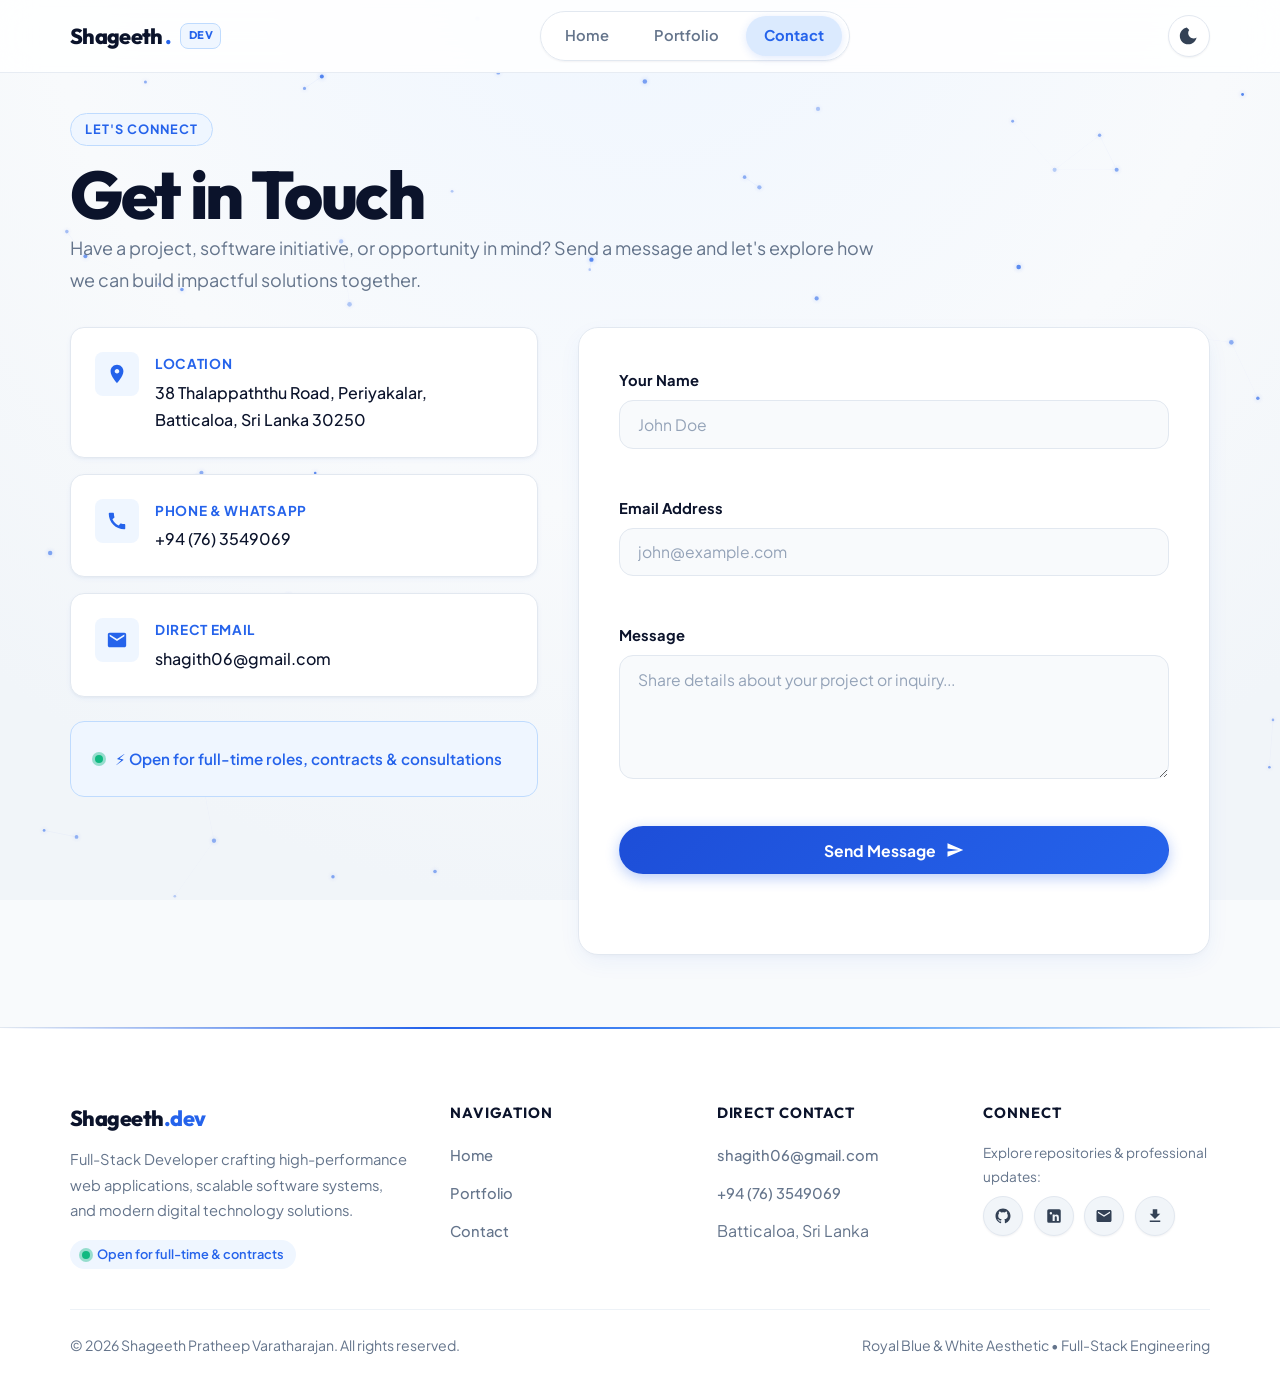
==== contact.html @ 0f72dbed "init" ====
<!DOCTYPE html>
<html lang="en">
<head>
  <meta charset="UTF-8">
  <meta name="viewport" content="width=device-width, initial-scale=1">
  <title>Contact | Shageeth Pratheep Varatharajan</title>
  <meta name="description" content="Get in touch with Shageeth Pratheep Varatharajan, Full-Stack Developer for web applications, software systems, and engineering collaborations.">
  <link rel="preconnect" href="https://fonts.googleapis.com">
  <link rel="preconnect" href="https://fonts.gstatic.com" crossorigin>
  <link rel="stylesheet" href="https://fonts.googleapis.com/css2?family=Outfit:wght@400;500;600;700;800;900&family=Plus+Jakarta+Sans:wght@400;500;600;700;800&display=swap">
  <link rel="stylesheet" href="css/style.css">
  <script>
    try {
      var t = localStorage.getItem('theme') || (matchMedia('(prefers-color-scheme: dark)').matches ? 'dark' : 'light');
      document.documentElement.dataset.theme = t;
    } catch (e) {}
  </script>
</head>
<body>
  <a class="skip" href="#main">Skip to content</a>

  <!-- Interactive Constellation Background Canvas -->
  <canvas id="bg-canvas" class="bg-canvas" aria-hidden="true"></canvas>

  <!-- Header & Navigation -->
  <header class="site-header">
    <div class="wrap bar">
      <a class="brand" href="index.html" aria-label="Shageeth.dev Homepage">
        Shageeth<span class="brand-dot">.</span><span class="brand-badge">Dev</span>
      </a>

      <nav id="nav" aria-label="Main Navigation">
        <a href="index.html">Home</a>
        <a href="portfolio.html">Portfolio</a>
        <a href="contact.html" aria-current="page">Contact</a>
      </nav>

      <div class="tools">
        <button id="theme" class="icon-btn" aria-label="Switch theme" type="button">
          <!-- Sun Icon (shown in dark mode) -->
          <svg class="theme-icon-sun" viewBox="0 0 24 24" width="20" height="20">
            <path d="M12 18C8.68629 18 6 15.3137 6 12C6 8.68629 8.68629 6 12 6C15.3137 6 18 8.68629 18 12C18 15.3137 15.3137 18 12 18ZM12 16C14.2091 16 16 14.2091 16 12C16 9.79086 14.2091 8 12 8C9.79086 8 8 9.79086 8 12C8 14.2091 9.79086 16 12 16ZM11 1H13V4H11V1ZM11 20H13V23H11V20ZM3.51472 4.92893L4.92893 3.51472L7.05025 5.63604L5.63604 7.05025L3.51472 4.92893ZM16.9497 18.364L18.364 16.9497L20.4853 19.0711L19.0711 20.4853L16.9497 18.364ZM19.0711 3.51472L20.4853 4.92893L18.364 7.05025L16.9497 5.63604L19.0711 3.51472ZM5.63604 16.9497L7.05025 18.364L4.92893 20.4853L3.51472 19.0711L5.63604 16.9497ZM23 11V13H20V11H23ZM4 11V13H1V11H4Z"/>
          </svg>
          <!-- Moon Icon (shown in light mode) -->
          <svg class="theme-icon-moon" viewBox="0 0 24 24" width="20" height="20" style="display:none;">
            <path d="M12.3 4.9C11.5 5.9 11 7.1 11 8.5C11 12.1 13.9 15 17.5 15C18.9 15 20.1 14.5 21.1 13.7C20.1 18.4 15.9 22 11 22C5.5 22 1 17.5 1 12C1 7.1 4.6 2.9 9.3 1.9C10.4 2.8 11.4 3.8 12.3 4.9Z"/>
          </svg>
        </button>
        <button id="burger" class="icon-btn" aria-label="Open menu" aria-expanded="false" aria-controls="nav" type="button">
          <svg viewBox="0 0 24 24" width="22" height="22">
            <path d="M3 6h18v2H3V6zm0 5h18v2H3v-2zm0 5h18v2H3v-2z"/>
          </svg>
        </button>
      </div>
    </div>
  </header>

  <main id="main">
    <section class="wrap page-title">
      <span class="section-tag">Let's Connect</span>
      <h1>Get in Touch</h1>
      <p class="lead">Have a project, software initiative, or opportunity in mind? Send a message and let's explore how we can build impactful solutions together.</p>
    </section>

    <section class="wrap contact-section">
      <div class="contact-grid">
        <!-- Contact Information Column -->
        <article class="contact-info">
          <div class="info-cards">
            <!-- Location -->
            <div class="info-item">
              <div class="info-icon">
                <svg viewBox="0 0 24 24">
                  <path d="M12 2C8.13 2 5 5.13 5 9c0 5.25 7 13 7 13s7-7.75 7-13c0-3.87-3.13-7-7-7zm0 9.5c-1.38 0-2.5-1.12-2.5-2.5s1.12-2.5 2.5-2.5 2.5 1.12 2.5 2.5-1.12 2.5-2.5 2.5z"/>
                </svg>
              </div>
              <div class="info-text">
                <strong>Location</strong>
                <span>38 Thalappaththu Road, Periyakalar,<br>Batticaloa, Sri Lanka 30250</span>
              </div>
            </div>

            <!-- Phone -->
            <div class="info-item">
              <div class="info-icon">
                <svg viewBox="0 0 24 24">
                  <path d="M20.01 15.38c-1.23 0-2.42-.2-3.53-.56-.35-.12-.74-.03-1.01.24l-1.57 1.97c-2.83-1.35-5.48-3.9-6.89-6.83l1.95-1.66c.27-.28.35-.67.24-1.02-.37-1.11-.56-2.3-.56-3.53 0-.54-.45-.99-.99-.99H4.19C3.65 3 3 3.24 3 3.99 3 13.28 10.73 21 20.01 21c.71 0 .99-.63.99-1.18v-3.45c0-.54-.45-.99-.99-.99z"/>
                </svg>
              </div>
              <div class="info-text">
                <strong>Phone &amp; WhatsApp</strong>
                <a href="tel:+94763549069">+94 (76) 3549069</a>
              </div>
            </div>

            <!-- Email -->
            <div class="info-item">
              <div class="info-icon">
                <svg viewBox="0 0 24 24">
                  <path d="M20 4H4c-1.1 0-1.99.9-1.99 2L2 18c0 1.1.9 2 2 2h16c1.1 0 2-.9 2-2V6c0-1.1-.9-2-2-2zm0 4l-8 5-8-5V6l8 5 8-5v2z"/>
                </svg>
              </div>
              <div class="info-text">
                <strong>Direct Email</strong>
                <a href="mailto:shagith06@gmail.com">shagith06@gmail.com</a>
              </div>
            </div>
          </div>

          <div class="availability-card">
            <span class="status-pulse"></span>
            <span>⚡ Open for full-time roles, contracts &amp; consultations</span>
          </div>
        </article>

        <!-- Contact Form Column -->
        <form id="form" novalidate>
          <div class="field">
            <label for="name">Your Name</label>
            <input id="name" name="name" type="text" placeholder="John Doe" autocomplete="name" required aria-describedby="name-err">
            <small id="name-err" class="err" role="alert"></small>
          </div>

          <div class="field">
            <label for="email">Email Address</label>
            <input id="email" name="email" type="email" placeholder="john@example.com" autocomplete="email" required aria-describedby="email-err">
            <small id="email-err" class="err" role="alert"></small>
          </div>

          <div class="field">
            <label for="message">Message</label>
            <textarea id="message" name="message" rows="5" placeholder="Share details about your project or inquiry..." required aria-describedby="message-err"></textarea>
            <small id="message-err" class="err" role="alert"></small>
          </div>

          <button class="btn btn-primary" type="submit" style="justify-content: center; width: 100%;">
            <span>Send Message</span>
            <svg viewBox="0 0 24 24" width="18" height="18">
              <path d="M2.01 21L23 12 2.01 3 2 10l15 2-15 2z"/>
            </svg>
          </button>
          <p id="status" class="status" role="status"></p>
        </form>
      </div>
    </section>
  </main>

  <!-- Premium Footer -->
  <footer class="site-footer">
    <div class="wrap">
      <div class="footer-main">
        <div class="footer-brand">
          <h4>Shageeth<span class="text-royal">.dev</span></h4>
          <p>Full-Stack Developer crafting high-performance web applications, scalable software systems, and modern digital technology solutions.</p>
          <div class="footer-status">
            <span class="status-pulse"></span>
            <span>Open for full-time &amp; contracts</span>
          </div>
        </div>

        <div class="footer-col">
          <h5>Navigation</h5>
          <ul class="footer-links">
            <li><a href="index.html">Home</a></li>
            <li><a href="portfolio.html">Portfolio</a></li>
            <li><a href="contact.html">Contact</a></li>
          </ul>
        </div>

        <div class="footer-col">
          <h5>Direct Contact</h5>
          <ul class="footer-links">
            <li><a href="mailto:shagith06@gmail.com">shagith06@gmail.com</a></li>
            <li><a href="tel:+94763549069">+94 (76) 3549069</a></li>
            <li><span class="muted">Batticaloa, Sri Lanka</span></li>
          </ul>
        </div>

        <div class="footer-col">
          <h5>Connect</h5>
          <p class="muted" style="font-size:0.85rem; margin-bottom: 0.5rem;">Explore repositories &amp; professional updates:</p>
          <div class="footer-social-row">
            <a href="https://github.com/" class="social-icon-btn" target="_blank" rel="noopener noreferrer" aria-label="GitHub Profile">
              <svg viewBox="0 0 24 24">
                <path d="M12 2C6.477 2 2 6.484 2 12.017c0 4.425 2.865 8.18 6.839 9.504.5.092.682-.217.682-.483 0-.237-.008-.868-.013-1.703-2.782.605-3.369-1.343-3.369-1.343-.454-1.158-1.11-1.466-1.11-1.466-.908-.62.069-.608.069-.608 1.003.07 1.53 1.032 1.53 1.032.892 1.53 2.341 1.088 2.91.832.092-.647.35-1.088.636-1.338-2.22-.253-4.555-1.113-4.555-4.951 0-1.093.39-1.988 1.029-2.688-.103-.253-.446-1.272.098-2.65 0 0 .84-.27 2.75 1.026A9.564 9.564 0 0112 6.844c.85.004 1.705.115 2.504.337 1.909-1.296 2.747-1.027 2.747-1.027.546 1.379.202 2.398.1 2.651.64.7 1.028 1.595 1.028 2.688 0 3.848-2.339 4.695-4.566 4.943.359.309.678.92.678 1.855 0 1.338-.012 2.419-.012 2.747 0 .268.18.58.688.482A10.019 10.019 0 0022 12.017C22 6.484 17.522 2 12 2z"/>
              </svg>
            </a>
            <a href="https://linkedin.com/" class="social-icon-btn" target="_blank" rel="noopener noreferrer" aria-label="LinkedIn Profile">
              <svg viewBox="0 0 24 24">
                <path d="M19 3a2 2 0 0 1 2 2v14a2 2 0 0 1-2 2H5a2 2 0 0 1-2-2V5a2 2 0 0 1 2-2h14m-.5 15.5v-5.3a3.26 3.26 0 0 0-3.26-3.26c-.85 0-1.84.52-2.28 1.3v-1.11h-2.79v8.37h2.79v-4.93c0-.77.62-1.4 1.39-1.4a1.4 1.4 0 0 1 1.4 1.4v4.93h2.75M6.46 10.9h2.77v8.37H6.46v-8.37M7.84 6.7a1.62 1.62 0 1 0 0 3.24 1.62 1.62 0 0 0 0-3.24z"/>
              </svg>
            </a>
            <a href="mailto:shagith06@gmail.com" class="social-icon-btn" aria-label="Send Email">
              <svg viewBox="0 0 24 24">
                <path d="M20 4H4c-1.1 0-1.99.9-1.99 2L2 18c0 1.1.9 2 2 2h16c1.1 0 2-.9 2-2V6c0-1.1-.9-2-2-2zm0 4l-8 5-8-5V6l8 5 8-5v2z"/>
              </svg>
            </a>
            <a href="assets/Shageeth_CV.pdf" download="Shageeth_CV.pdf" class="social-icon-btn" aria-label="Download CV">
              <svg viewBox="0 0 24 24">
                <path d="M19 9h-4V3H9v6H5l7 7 7-7zM5 18v2h14v-2H5z"/>
              </svg>
            </a>
          </div>
        </div>
      </div>

      <div class="footer-bottom">
        <p>© <span id="year">2026</span> Shageeth Pratheep Varatharajan. All rights reserved.</p>
        <p>Royal Blue &amp; White Aesthetic • Full-Stack Engineering</p>
      </div>
    </div>
  </footer>

  <script src="js/main.js"></script>
  <script src="js/contact.js"></script>
  <script src="js/particles.js"></script>
</body>
</html>
---- css/style.css ----
/* ==========================================================================
   PORTFOLIO DESIGN SYSTEM - ROYAL BLUE, SOFT BLUE & WHITE
   High-End Full-Stack Developer Aesthetic
   ========================================================================== */

:root {
  /* Royal Blue Color System */
  --royal-950: #071233;
  --royal-900: #0C1E52;
  --royal-800: #142F80;
  --royal-700: #1D4ED8; /* Deep Royal Accent */
  --royal-600: #2563EB; /* Primary Vibrant Royal Blue */
  --royal-500: #3B82F6; /* Bright Royal Blue */
  --royal-400: #60A5FA; /* Soft Radiant Blue */
  --royal-300: #93C5FD; /* Pale Royal Accent */
  --royal-200: #BFDBFE; /* Soft Ice Blue */
  --royal-100: #DBEAFE; /* Very Soft Blue Tint */
  --royal-50:  #EFF6FF; /* Pure Soft Blue Surface */

  /* Light Theme (Default: Crisp White, Soft Blue, Royal Blue) */
  --bg-page: #F8FAFC;
  --bg-radial: radial-gradient(1000px circle at 50% -10%, #EFF6FF 0%, #F8FAFC 60%, #F1F5F9 100%);
  --surface: #FFFFFF;
  --surface-alt: #F1F5F9;
  --surface-card: #FFFFFF;
  --surface-card-hover: #F8FAFD;
  --surface-glass: rgba(255, 255, 255, 0.85);

  --ink: #0B132B;          /* Luxurious deep obsidian navy */
  --ink-secondary: #334155;
  --muted: #64748B;        /* Highly readable slate text */
  --muted-light: #94A3B8;

  --line: #E2E8F0;
  --line-subtle: #EDF2F7;
  --line-royal: rgba(37, 99, 235, 0.16);
  --line-royal-glow: rgba(37, 99, 235, 0.35);

  --accent: #2563EB;
  --accent-hover: #1D4ED8;
  --accent-ink: #FFFFFF;
  --accent-soft: #EFF6FF;
  --accent-soft-hover: #DBEAFE;
  --accent-soft-border: #BFDBFE;
  
  --accent-glow: rgba(37, 99, 235, 0.16);
  --accent-glow-strong: rgba(37, 99, 235, 0.32);
  --ambient-blur: rgba(37, 99, 235, 0.18);

  --badge-bg: #EFF6FF;
  --badge-text: #1D4ED8;
  --badge-border: #BFDBFE;

  --nav-bg: rgba(255, 255, 255, 0.86);
  --nav-border: rgba(226, 232, 240, 0.8);
  --nav-pill-hover: #EFF6FF;
  --nav-pill-active: #DBEAFE;
  --nav-glow: rgba(37, 99, 235, 0.14);

  --shadow-xs: 0 1px 2px rgba(11, 19, 43, 0.05);
  --shadow-sm: 0 2px 6px -1px rgba(37, 99, 235, 0.06), 0 1px 3px rgba(11, 19, 43, 0.04);
  --shadow-md: 0 8px 24px -4px rgba(37, 99, 235, 0.08), 0 3px 8px -2px rgba(11, 19, 43, 0.04);
  --shadow-lg: 0 16px 36px -6px rgba(37, 99, 235, 0.12), 0 6px 16px -3px rgba(11, 19, 43, 0.04);
  --shadow-glow: 0 0 35px rgba(37, 99, 235, 0.22);

  --r-sm: 8px;
  --r-md: 14px;
  --r-lg: 20px;
  --r-full: 9999px;

  --s1: 0.5rem;
  --s2: 1rem;
  --s3: 1.5rem;
  --s4: 2.5rem;
  --s5: 4.5rem;

  --font-display: 'Outfit', 'Plus Jakarta Sans', system-ui, -apple-system, sans-serif;
  --font-body: 'Plus Jakarta Sans', system-ui, -apple-system, sans-serif;
}

:root[data-theme="dark"] {
  /* Dark Theme: Luxurious Midnight Obsidian, Royal Blue Glow, Crisp White/Ice Highlights */
  --bg-page: #080D1A;
  --bg-radial: radial-gradient(1100px circle at 50% -10%, #0E1A38 0%, #080D1A 60%, #050811 100%);
  --surface: #0E172A;
  --surface-alt: #131F37;
  --surface-card: #0F1A33;
  --surface-card-hover: #132244;
  --surface-glass: rgba(14, 23, 42, 0.88);

  --ink: #F8FAFC;
  --ink-secondary: #CBD5E1;
  --muted: #94A3B8;
  --muted-light: #64748B;

  --line: #1E293B;
  --line-subtle: #142036;
  --line-royal: rgba(59, 130, 246, 0.22);
  --line-royal-glow: rgba(96, 165, 250, 0.45);

  --accent: #3B82F6;
  --accent-hover: #60A5FA;
  --accent-ink: #050B18;
  --accent-soft: rgba(37, 99, 235, 0.16);
  --accent-soft-hover: rgba(59, 130, 246, 0.24);
  --accent-soft-border: rgba(59, 130, 246, 0.32);

  --accent-glow: rgba(59, 130, 246, 0.25);
  --accent-glow-strong: rgba(59, 130, 246, 0.45);
  --ambient-blur: rgba(37, 99, 235, 0.32);

  --badge-bg: rgba(37, 99, 235, 0.16);
  --badge-text: #93C5FD;
  --badge-border: rgba(59, 130, 246, 0.3);

  --nav-bg: rgba(10, 16, 32, 0.88);
  --nav-border: rgba(30, 41, 59, 0.8);
  --nav-pill-hover: rgba(37, 99, 235, 0.18);
  --nav-pill-active: rgba(37, 99, 235, 0.28);
  --nav-glow: rgba(59, 130, 246, 0.28);

  --shadow-xs: 0 1px 2px rgba(0, 0, 0, 0.4);
  --shadow-sm: 0 2px 6px rgba(0, 0, 0, 0.5), 0 0 12px rgba(37, 99, 235, 0.08);
  --shadow-md: 0 8px 24px -4px rgba(0, 0, 0, 0.6), 0 0 20px rgba(37, 99, 235, 0.14);
  --shadow-lg: 0 16px 36px -6px rgba(0, 0, 0, 0.7), 0 0 30px rgba(37, 99, 235, 0.2);
  --shadow-glow: 0 0 40px rgba(59, 130, 246, 0.32);
}

/* ==========================================================================
   Base Styles & Reset
   ========================================================================== */

* {
  box-sizing: border-box;
  margin: 0;
  padding: 0;
}

html {
  scroll-behavior: smooth;
  color-scheme: light dark;
}

body {
  font-family: var(--font-body);
  font-weight: 400;
  font-size: 1rem;
  line-height: 1.7;
  background-color: var(--bg-page);
  background-image: var(--bg-radial);
  background-attachment: fixed;
  color: var(--ink);
  transition: background-color 0.3s ease, color 0.3s ease;
  min-height: 100vh;
  display: flex;
  flex-direction: column;
  overflow-x: hidden;
  -webkit-font-smoothing: antialiased;
  -moz-osx-font-smoothing: grayscale;
}

/* Interactive Constellation Background Canvas */
.bg-canvas {
  position: fixed;
  top: 0;
  left: 0;
  width: 100vw;
  height: 100vh;
  pointer-events: none;
  z-index: 0;
  opacity: 0.95;
}

main {
  flex: 1;
  position: relative;
  z-index: 1;
}

a {
  color: var(--accent);
  text-decoration: none;
  transition: color 0.2s ease, transform 0.2s ease;
}

a:hover {
  color: var(--accent-hover);
}

button {
  font-family: inherit;
  border: none;
  background: none;
  cursor: pointer;
}

:focus-visible {
  outline: 2px solid var(--accent);
  outline-offset: 3px;
  border-radius: 4px;
}

.wrap {
  width: min(1140px, 100% - 3rem);
  margin-inline: auto;
}

.skip {
  position: absolute;
  left: -999px;
  top: 0;
  background: var(--accent);
  color: var(--accent-ink);
  padding: var(--s1) var(--s2);
  border-radius: var(--r-sm);
  font-weight: 600;
  z-index: 1000;
  box-shadow: var(--shadow-md);
  transition: left 0.2s ease;
}

.skip:focus {
  left: var(--s2);
  top: var(--s2);
}

/* ==========================================================================
   Typography Hierarchy
   ========================================================================== */

h1, h2, h3, h4 {
  font-family: var(--font-display);
  color: var(--ink);
  letter-spacing: -0.025em;
  font-weight: 700;
}

h1 {
  font-size: clamp(2.4rem, 5.5vw, 4.2rem);
  line-height: 1.1;
  font-weight: 800;
  letter-spacing: -0.035em;
}

h2 {
  font-size: clamp(1.6rem, 3.2vw, 2.3rem);
  line-height: 1.25;
  font-weight: 700;
  letter-spacing: -0.02em;
}

h3 {
  font-size: 1.25rem;
  line-height: 1.35;
  font-weight: 600;
}

.text-royal {
  color: var(--accent);
}

.text-royal-gradient {
  background: linear-gradient(135deg, var(--royal-600) 0%, var(--royal-400) 100%);
  -webkit-background-clip: text;
  -webkit-text-fill-color: transparent;
  display: inline-block;
}

:root[data-theme="dark"] .text-royal-gradient {
  background: linear-gradient(135deg, var(--royal-400) 0%, #93C5FD 100%);
  -webkit-background-clip: text;
  -webkit-text-fill-color: transparent;
}

.muted {
  color: var(--muted);
}

.lead {
  color: var(--muted);
  font-size: 1.125rem;
  line-height: 1.75;
  max-width: 62ch;
}

.section-tag {
  display: inline-flex;
  align-items: center;
  gap: 0.4rem;
  font-size: 0.8rem;
  font-weight: 700;
  text-transform: uppercase;
  letter-spacing: 0.08em;
  color: var(--accent);
  background: var(--accent-soft);
  border: 1px solid var(--accent-soft-border);
  padding: 0.3rem 0.85rem;
  border-radius: var(--r-full);
  margin-bottom: 0.75rem;
}

.section-header {
  margin-bottom: var(--s4);
}

.section-header.text-center {
  text-align: center;
  max-width: 700px;
  margin-inline: auto;
}

.section-desc {
  color: var(--muted);
  font-size: 1.05rem;
  margin-top: 0.5rem;
}

/* ==========================================================================
   Header & Navigation (Floating / Popup Modern Style)
   ========================================================================== */

.site-header {
  position: sticky;
  top: 0;
  z-index: 100;
  background: var(--nav-bg);
  backdrop-filter: blur(16px);
  -webkit-backdrop-filter: blur(16px);
  border-bottom: 1px solid var(--nav-border);
  transition: all 0.3s ease;
}

.bar {
  display: flex;
  align-items: center;
  justify-content: space-between;
  gap: var(--s2);
  min-height: 72px;
}

/* Brand */
.brand {
  font-family: var(--font-display);
  font-weight: 800;
  font-size: 1.35rem;
  letter-spacing: -0.03em;
  color: var(--ink);
  display: inline-flex;
  align-items: center;
  gap: 0.15rem;
  text-decoration: none;
  transition: transform 0.2s ease;
}

.brand:hover {
  transform: scale(1.02);
  color: var(--ink);
}

.brand-dot {
  color: var(--accent);
  font-size: 1.35rem;
  transition: color 0.2s ease;
}

.brand-badge {
  font-size: 0.7rem;
  font-weight: 700;
  text-transform: uppercase;
  letter-spacing: 0.05em;
  padding: 0.15rem 0.45rem;
  border-radius: var(--r-sm);
  background: var(--accent-soft);
  color: var(--accent);
  border: 1px solid var(--accent-soft-border);
  margin-left: 0.4rem;
}

/* Navigation Links - Floating / Popup Style */
nav {
  display: flex;
  align-items: center;
  gap: 0.5rem;
  background: var(--surface-glass);
  padding: 0.3rem 0.4rem;
  border-radius: var(--r-full);
  border: 1px solid var(--line);
  box-shadow: var(--shadow-xs);
  transition: all 0.3s ease;
}

:root[data-theme="dark"] nav {
  background: rgba(15, 26, 51, 0.7);
  border-color: rgba(59, 130, 246, 0.15);
}

nav a {
  position: relative;
  display: inline-flex;
  align-items: center;
  gap: 0.4rem;
  color: var(--muted);
  text-decoration: none;
  font-weight: 600;
  font-size: 0.92rem;
  padding: 0.45rem 1.15rem;
  border-radius: var(--r-full);
  transition: all 0.25s cubic-bezier(0.16, 1, 0.3, 1);
}

/* Smooth floating / popup interaction */
nav a:hover {
  color: var(--accent);
  background: var(--nav-pill-hover);
  transform: translateY(-2px);
  box-shadow: 0 4px 12px var(--nav-glow);
}

nav a:active {
  transform: translateY(0);
}

nav a[aria-current="page"] {
  color: var(--accent);
  background: var(--nav-pill-active);
  font-weight: 700;
  box-shadow: 0 2px 8px var(--nav-glow);
}

:root[data-theme="dark"] nav a[aria-current="page"] {
  color: #FFFFFF;
  background: rgba(37, 99, 235, 0.35);
  border: 1px solid rgba(96, 165, 250, 0.35);
}

/* Navigation Tools */
.tools {
  display: flex;
  align-items: center;
  gap: 0.6rem;
}

.icon-btn {
  display: inline-flex;
  align-items: center;
  justify-content: center;
  width: 42px;
  height: 42px;
  border-radius: var(--r-full);
  border: 1px solid var(--line);
  background: var(--surface);
  color: var(--ink-secondary);
  font-size: 1.1rem;
  cursor: pointer;
  box-shadow: var(--shadow-xs);
  transition: all 0.25s cubic-bezier(0.16, 1, 0.3, 1);
}

.icon-btn:hover {
  border-color: var(--accent);
  background: var(--accent-soft);
  color: var(--accent);
  transform: translateY(-2px);
  box-shadow: 0 4px 12px var(--accent-glow);
}

.icon-btn svg {
  width: 20px;
  height: 20px;
  fill: currentColor;
  transition: transform 0.3s ease;
}

.icon-btn:hover svg {
  transform: rotate(15deg);
}

#burger {
  display: none;
}

/* ==========================================================================
   Hero Section & Profile Photo
   ========================================================================== */

.hero {
  padding-block: var(--s5) var(--s4);
  position: relative;
}

.hero-grid {
  display: grid;
  grid-template-columns: 1.25fr 0.95fr;
  align-items: center;
  gap: var(--s4);
}

/* Hero Content */
.hero-content {
  display: flex;
  flex-direction: column;
  align-items: flex-start;
  z-index: 2;
}

.hero-pill-badge {
  display: inline-flex;
  align-items: center;
  gap: 0.5rem;
  padding: 0.35rem 0.95rem;
  border-radius: var(--r-full);
  background: var(--accent-soft);
  border: 1px solid var(--accent-soft-border);
  color: var(--accent);
  font-size: 0.85rem;
  font-weight: 600;
  margin-bottom: var(--s2);
  box-shadow: var(--shadow-xs);
  animation: fadeInDown 0.6s ease-out both;
}

.status-pulse {
  width: 8px;
  height: 8px;
  border-radius: 50%;
  background-color: #10B981;
  position: relative;
}

.status-pulse::after {
  content: '';
  position: absolute;
  inset: -3px;
  border-radius: 50%;
  background-color: rgba(16, 185, 129, 0.4);
  animation: pulseGlow 2s cubic-bezier(0.4, 0, 0.6, 1) infinite;
}

@keyframes pulseGlow {
  0%, 100% { transform: scale(1); opacity: 0.8; }
  50% { transform: scale(1.6); opacity: 0; }
}

.hero-name {
  margin-bottom: var(--s2);
  animation: fadeInUp 0.7s cubic-bezier(0.16, 1, 0.3, 1) 0.1s both;
}

/* Prominent Full-Stack Developer Title with glowing accent line */
.hero-role-wrapper {
  display: inline-flex;
  flex-direction: column;
  margin-bottom: var(--s3);
  animation: fadeInUp 0.7s cubic-bezier(0.16, 1, 0.3, 1) 0.2s both;
}

.hero-role-title {
  display: inline-flex;
  align-items: center;
  gap: 0.6rem;
  font-family: var(--font-display);
  font-size: clamp(1.2rem, 2.2vw, 1.55rem);
  font-weight: 700;
  color: var(--accent);
  letter-spacing: -0.01em;
}

.role-sparkle {
  color: var(--royal-400);
  font-size: 1.1rem;
  animation: sparkleRotate 4s linear infinite;
}

@keyframes sparkleRotate {
  0% { transform: rotate(0deg) scale(1); }
  50% { transform: rotate(180deg) scale(1.2); }
  100% { transform: rotate(360deg) scale(1); }
}

.glowing-accent-line {
  height: 3px;
  width: 100%;
  min-width: 220px;
  margin-top: 0.4rem;
  background: linear-gradient(90deg, var(--royal-600) 0%, var(--royal-400) 50%, transparent 100%);
  border-radius: var(--r-full);
  box-shadow: 0 0 12px var(--accent-glow-strong);
  position: relative;
  overflow: hidden;
}

.glowing-accent-line::after {
  content: '';
  position: absolute;
  top: 0;
  left: -100%;
  width: 60%;
  height: 100%;
  background: linear-gradient(90deg, transparent, rgba(255, 255, 255, 0.8), transparent);
  animation: shimmerSweep 3s infinite ease-in-out;
}

@keyframes shimmerSweep {
  0% { left: -100%; }
  100% { left: 200%; }
}

.hero-lead {
  font-size: 1.12rem;
  line-height: 1.75;
  color: var(--muted);
  max-width: 58ch;
  margin-bottom: var(--s4);
  animation: fadeInUp 0.7s cubic-bezier(0.16, 1, 0.3, 1) 0.3s both;
}

.highlight-ink {
  color: var(--ink);
  font-weight: 600;
}

/* Actions Buttons */
.actions {
  display: flex;
  flex-wrap: wrap;
  align-items: center;
  gap: var(--s2);
  margin-bottom: var(--s4);
  animation: fadeInUp 0.7s cubic-bezier(0.16, 1, 0.3, 1) 0.4s both;
}

.btn {
  display: inline-flex;
  align-items: center;
  justify-content: center;
  gap: 0.6rem;
  padding: 0.85rem 1.75rem;
  border-radius: var(--r-full);
  font-family: var(--font-body);
  font-weight: 700;
  font-size: 0.98rem;
  text-decoration: none;
  border: 1px solid transparent;
  cursor: pointer;
  transition: all 0.25s cubic-bezier(0.16, 1, 0.3, 1);
  position: relative;
  overflow: hidden;
}

.btn svg {
  width: 18px;
  height: 18px;
  fill: currentColor;
  transition: transform 0.2s ease;
}

/* Primary Button (Royal Blue with Glow) */
.btn-primary {
  background: linear-gradient(135deg, var(--royal-700) 0%, var(--royal-600) 100%);
  color: #FFFFFF;
  box-shadow: 0 4px 14px var(--accent-glow-strong);
}

.btn-primary:hover {
  color: #FFFFFF;
  transform: translateY(-2px);
  box-shadow: 0 8px 24px var(--accent-glow-strong), 0 0 15px var(--accent-glow);
  background: linear-gradient(135deg, var(--royal-800) 0%, var(--royal-700) 100%);
}

.btn-primary:hover svg {
  transform: translateX(3px);
}

.btn-primary:active {
  transform: translateY(0);
}

/* Ghost Button (Soft Blue / Royal Outline) */
.btn-ghost {
  background: var(--surface);
  color: var(--accent);
  border: 1px solid var(--accent-soft-border);
  box-shadow: var(--shadow-xs);
}

.btn-ghost:hover {
  background: var(--accent-soft);
  border-color: var(--accent);
  color: var(--accent-hover);
  transform: translateY(-2px);
  box-shadow: 0 4px 16px var(--accent-glow);
}

.btn-ghost:hover svg {
  transform: translateY(2px);
}

.btn-ghost:active {
  transform: translateY(0);
}

/* Quick Stack Chips */
.hero-quick-stack {
  display: flex;
  align-items: center;
  flex-wrap: wrap;
  gap: 0.6rem;
  padding-top: var(--s2);
  border-top: 1px solid var(--line-subtle);
  animation: fadeInUp 0.7s cubic-bezier(0.16, 1, 0.3, 1) 0.5s both;
}

.quick-stack-label {
  font-size: 0.82rem;
  font-weight: 700;
  color: var(--muted);
  text-transform: uppercase;
  letter-spacing: 0.05em;
}

.quick-stack-chips {
  display: flex;
  flex-wrap: wrap;
  gap: 0.4rem;
}

.quick-stack-chips span {
  font-size: 0.8rem;
  font-weight: 600;
  padding: 0.2rem 0.65rem;
  border-radius: var(--r-full);
  background: var(--surface);
  color: var(--ink-secondary);
  border: 1px solid var(--line);
  box-shadow: var(--shadow-xs);
  transition: all 0.2s ease;
}

.quick-stack-chips span:hover {
  border-color: var(--accent);
  color: var(--accent);
  transform: translateY(-1px);
}

/* ==========================================================================
   Hero Visual & Profile Photo (Circular, Glowing Ring, Ambient Glow)
   ========================================================================== */

.hero-visual {
  display: flex;
  justify-content: center;
  align-items: center;
  position: relative;
  z-index: 1;
}

/* Ambient Blue Glow behind the photo */
.avatar-ambient-glow {
  position: absolute;
  width: 360px;
  height: 360px;
  border-radius: 50%;
  background: radial-gradient(circle, var(--ambient-blur) 0%, rgba(59, 130, 246, 0.12) 50%, transparent 70%);
  filter: blur(40px);
  z-index: -1;
  pointer-events: none;
  animation: ambientPulse 5s ease-in-out infinite alternate;
}

@keyframes ambientPulse {
  0% { transform: scale(0.92); opacity: 0.7; }
  100% { transform: scale(1.1); opacity: 1; }
}

.avatar-container {
  position: relative;
  display: flex;
  flex-direction: column;
  align-items: center;
  animation: floatAvatar 6s ease-in-out infinite;
}

@keyframes floatAvatar {
  0%, 100% { transform: translateY(0); }
  50% { transform: translateY(-8px); }
}

/* Rotating Decorative Gradient Ring */
.avatar-rotating-ring {
  position: absolute;
  top: -12px;
  left: -12px;
  right: -12px;
  bottom: -12px;
  border-radius: 50%;
  background: conic-gradient(from 0deg, var(--royal-600), var(--royal-300), transparent, var(--royal-500), var(--royal-600));
  mask: radial-gradient(farthest-side, transparent calc(100% - 3px), #000 calc(100% - 2px));
  -webkit-mask: radial-gradient(farthest-side, transparent calc(100% - 3px), #000 calc(100% - 2px));
  animation: rotateRing 14s linear infinite;
  opacity: 0.75;
}

@keyframes rotateRing {
  0% { transform: rotate(0deg); }
  100% { transform: rotate(360deg); }
}

/* Perfectly Circular Profile Photo with Royal-Blue Glowing Ring */
.avatar-ring {
  width: 270px;
  height: 270px;
  border-radius: 50%;
  padding: 4px;
  background: linear-gradient(135deg, var(--royal-600) 0%, var(--royal-400) 50%, var(--royal-700) 100%);
  box-shadow: 0 0 0 6px var(--accent-soft-border), 0 0 35px var(--accent-glow-strong);
  position: relative;
  overflow: hidden;
  transition: transform 0.3s ease, box-shadow 0.3s ease;
}

.avatar-ring:hover {
  box-shadow: 0 0 0 8px var(--accent-soft-border), 0 0 45px var(--accent-glow-strong);
}

.profile-photo {
  width: 100%;
  height: 100%;
  border-radius: 50%;
  object-fit: cover;
  object-position: center;
  display: block;
  background: var(--surface);
  transition: transform 0.4s ease;
}

.avatar-ring:hover .profile-photo {
  transform: scale(1.04);
}

/* Floating "Full-Stack Developer" Badge Underneath the Photo */
.avatar-floating-badge {
  position: absolute;
  bottom: -14px;
  display: inline-flex;
  align-items: center;
  gap: 0.5rem;
  padding: 0.55rem 1.25rem;
  border-radius: var(--r-full);
  background: var(--surface);
  border: 1px solid var(--accent-soft-border);
  box-shadow: 0 6px 20px -2px var(--accent-glow-strong), var(--shadow-sm);
  color: var(--ink);
  font-family: var(--font-display);
  font-weight: 700;
  font-size: 0.88rem;
  white-space: nowrap;
  backdrop-filter: blur(12px);
  -webkit-backdrop-filter: blur(12px);
  animation: badgeFloat 4s ease-in-out infinite;
  z-index: 3;
}

:root[data-theme="dark"] .avatar-floating-badge {
  background: rgba(15, 26, 51, 0.95);
  border-color: rgba(96, 165, 250, 0.4);
}

.avatar-floating-badge .badge-icon {
  display: inline-flex;
  align-items: center;
  justify-content: center;
  width: 22px;
  height: 22px;
  border-radius: 50%;
  background: var(--accent-soft);
  color: var(--accent);
  font-size: 0.8rem;
}

@keyframes badgeFloat {
  0%, 100% { transform: translateY(0); }
  50% { transform: translateY(-4px); }
}

/* ==========================================================================
   Self Introduction & About Section
   ========================================================================== */

.intro-section {
  padding-block: var(--s4) var(--s5);
}

.intro-grid {
  display: grid;
  grid-template-columns: 1.15fr 0.85fr;
  gap: var(--s3);
  align-items: stretch;
}

/* Prose Card */
.intro-card {
  position: relative;
  background: var(--surface);
  border: 1px solid var(--line);
  border-radius: var(--r-lg);
  padding: var(--s4);
  box-shadow: var(--shadow-sm);
  display: flex;
  flex-direction: column;
  justify-content: space-between;
  gap: var(--s3);
  transition: border-color 0.3s ease, box-shadow 0.3s ease;
}

.intro-card:hover {
  border-color: var(--accent-soft-border);
  box-shadow: var(--shadow-md);
}

.intro-highlight-text {
  font-size: 1.15rem;
  line-height: 1.8;
  color: var(--ink);
  font-weight: 400;
}

.keyword-highlight {
  font-weight: 700;
  color: var(--accent);
  background: var(--accent-soft);
  padding: 0.1rem 0.45rem;
  border-radius: var(--r-sm);
  white-space: nowrap;
}

.intro-secondary-text {
  font-size: 1rem;
  line-height: 1.75;
  color: var(--muted);
}

.tech-bold {
  color: var(--ink-secondary);
  font-weight: 600;
}

.intro-points {
  display: grid;
  gap: var(--s2);
  margin-top: var(--s1);
  padding-top: var(--s2);
  border-top: 1px solid var(--line-subtle);
}

.point-item {
  display: flex;
  align-items: flex-start;
  gap: 0.75rem;
}

.point-icon {
  width: 24px;
  height: 24px;
  border-radius: 50%;
  background: var(--accent-soft);
  color: var(--accent);
  display: flex;
  align-items: center;
  justify-content: center;
  font-weight: 700;
  font-size: 0.8rem;
  flex-shrink: 0;
  margin-top: 0.2rem;
}

.point-item strong {
  display: block;
  font-size: 0.95rem;
  color: var(--ink);
  margin-bottom: 0.15rem;
}

.point-item p {
  font-size: 0.88rem;
  color: var(--muted);
  line-height: 1.5;
  margin: 0;
}

/* Stats Cards (2x2 luxury grid) */
.stats-container {
  display: grid;
  grid-template-columns: repeat(2, 1fr);
  gap: var(--s2);
}

.stat-card {
  background: var(--surface);
  border: 1px solid var(--line);
  border-radius: var(--r-md);
  padding: var(--s3);
  display: flex;
  flex-direction: column;
  justify-content: center;
  box-shadow: var(--shadow-sm);
  transition: all 0.25s cubic-bezier(0.16, 1, 0.3, 1);
  position: relative;
  overflow: hidden;
}

.stat-card::before {
  content: '';
  position: absolute;
  top: 0;
  left: 0;
  right: 0;
  height: 3px;
  background: linear-gradient(90deg, var(--royal-600), var(--royal-400));
  opacity: 0;
  transition: opacity 0.25s ease;
}

.stat-card:hover {
  transform: translateY(-3px);
  border-color: var(--accent-soft-border);
  box-shadow: 0 8px 24px -4px var(--accent-glow), var(--shadow-sm);
}

.stat-card:hover::before {
  opacity: 1;
}

.stat-icon-wrap {
  width: 40px;
  height: 40px;
  border-radius: var(--r-sm);
  background: var(--accent-soft);
  color: var(--accent);
  display: flex;
  align-items: center;
  justify-content: center;
  margin-bottom: 0.75rem;
  transition: transform 0.25s ease;
}

.stat-card:hover .stat-icon-wrap {
  transform: scale(1.08);
}

.stat-icon-wrap svg {
  width: 20px;
  height: 20px;
  fill: currentColor;
}

.stat-value {
  font-family: var(--font-display);
  font-size: clamp(1.8rem, 2.8vw, 2.3rem);
  font-weight: 800;
  line-height: 1;
  color: var(--accent);
  letter-spacing: -0.03em;
  margin-bottom: 0.35rem;
}

.stat-label {
  font-size: 0.95rem;
  font-weight: 700;
  color: var(--ink);
  margin-bottom: 0.2rem;
}

.stat-sub {
  font-size: 0.8rem;
  color: var(--muted);
  line-height: 1.4;
}

/* ==========================================================================
   Skills & Technologies Section (Premium Organized Cards & Badges)
   ========================================================================== */

.skills-section {
  padding-block: var(--s4) var(--s5);
}

.skills-grid {
  display: grid;
  grid-template-columns: repeat(3, 1fr);
  gap: var(--s3);
}

.skill-category-card {
  background: var(--surface);
  border: 1px solid var(--line);
  border-radius: var(--r-lg);
  padding: var(--s3);
  box-shadow: var(--shadow-sm);
  display: flex;
  flex-direction: column;
  gap: var(--s3);
  transition: all 0.3s cubic-bezier(0.16, 1, 0.3, 1);
  position: relative;
}

.skill-category-card:hover {
  border-color: var(--accent-soft-border);
  box-shadow: 0 10px 30px -5px var(--accent-glow), var(--shadow-sm);
}

.category-header {
  display: flex;
  align-items: center;
  justify-content: space-between;
  padding-bottom: var(--s2);
  border-bottom: 1px solid var(--line-subtle);
}

.category-title-wrap {
  display: flex;
  align-items: center;
  gap: 0.65rem;
}

.category-icon {
  width: 34px;
  height: 34px;
  border-radius: var(--r-sm);
  background: var(--accent-soft);
  color: var(--accent);
  display: flex;
  align-items: center;
  justify-content: center;
}

.category-icon svg {
  width: 18px;
  height: 18px;
  fill: currentColor;
}

.category-header h3 {
  font-size: 1.12rem;
  font-weight: 700;
  color: var(--ink);
  margin: 0;
}

.skill-count-badge {
  font-size: 0.75rem;
  font-weight: 700;
  padding: 0.2rem 0.55rem;
  border-radius: var(--r-full);
  background: var(--accent-soft);
  color: var(--accent);
}

/* Technology Badges / Cards inside categories */
.tech-badges-list {
  display: grid;
  grid-template-columns: repeat(auto-fill, minmax(130px, 1fr));
  gap: 0.75rem;
}

.tech-badge-item {
  display: flex;
  align-items: center;
  gap: 0.65rem;
  padding: 0.65rem 0.85rem;
  border-radius: var(--r-md);
  background: var(--surface-alt);
  border: 1px solid var(--line-subtle);
  color: var(--ink);
  font-size: 0.88rem;
  font-weight: 600;
  transition: all 0.22s cubic-bezier(0.16, 1, 0.3, 1);
  user-select: none;
}

:root[data-theme="dark"] .tech-badge-item {
  background: rgba(19, 31, 55, 0.7);
  border-color: rgba(30, 41, 59, 0.9);
}

.tech-icon-box {
  width: 26px;
  height: 26px;
  display: flex;
  align-items: center;
  justify-content: center;
  flex-shrink: 0;
}

.tech-icon-box svg {
  width: 22px;
  height: 22px;
  object-fit: contain;
  transition: transform 0.22s ease;
}

/* Subtle hover animation & Blue Glow / Highlight */
.tech-badge-item:hover {
  transform: translateY(-2px) scale(1.02);
  border-color: var(--accent);
  background: var(--accent-soft);
  color: var(--accent);
  box-shadow: 0 4px 16px -2px var(--accent-glow-strong);
}

.tech-badge-item:hover .tech-icon-box svg {
  transform: scale(1.1);
}

/* ==========================================================================
   Portfolio Page & Project Grid / Cards
   ========================================================================== */

.page-title {
  padding-top: var(--s4);
  padding-bottom: var(--s2);
}

.filters {
  display: flex;
  flex-wrap: wrap;
  gap: 0.5rem;
  margin-top: var(--s3);
}

.filters button {
  padding: 0.5rem 1.15rem;
  border-radius: var(--r-full);
  border: 1px solid var(--line);
  background: var(--surface);
  color: var(--muted);
  font-weight: 600;
  font-size: 0.9rem;
  cursor: pointer;
  box-shadow: var(--shadow-xs);
  transition: all 0.25s cubic-bezier(0.16, 1, 0.3, 1);
}

.filters button:hover {
  border-color: var(--accent-soft-border);
  color: var(--accent);
  background: var(--accent-soft);
  transform: translateY(-2px);
  box-shadow: 0 4px 12px var(--nav-glow);
}

.filters button[aria-pressed="true"] {
  background: var(--accent);
  border-color: var(--accent);
  color: #FFFFFF;
  box-shadow: 0 4px 14px var(--accent-glow-strong);
}

.grid {
  display: grid;
  grid-template-columns: repeat(2, 1fr);
  gap: var(--s3);
  margin-top: var(--s3);
}

/* Project Card */
.card {
  display: flex;
  flex-direction: column;
  justify-content: space-between;
  gap: var(--s2);
  text-align: left;
  padding: var(--s4);
  background: var(--surface);
  border: 1px solid var(--line);
  border-radius: var(--r-lg);
  color: var(--ink);
  font: inherit;
  cursor: pointer;
  box-shadow: var(--shadow-sm);
  transition: all 0.3s cubic-bezier(0.16, 1, 0.3, 1);
  position: relative;
  overflow: hidden;
}

.card::before {
  content: '';
  position: absolute;
  top: 0;
  left: 0;
  right: 0;
  height: 4px;
  background: linear-gradient(90deg, var(--royal-700), var(--royal-400));
  opacity: 0;
  transition: opacity 0.3s ease;
}

.card:hover {
  transform: translateY(-4px);
  border-color: var(--accent);
  box-shadow: 0 12px 30px -4px var(--accent-glow-strong), var(--shadow-md);
}

.card:hover::before {
  opacity: 1;
}

.card-header {
  display: flex;
  align-items: flex-start;
  justify-content: space-between;
  gap: 1rem;
}

.card h3 {
  font-size: 1.3rem;
  font-weight: 700;
  color: var(--ink);
  transition: color 0.2s ease;
}

.card:hover h3 {
  color: var(--accent);
}

.card-arrow {
  width: 32px;
  height: 32px;
  border-radius: 50%;
  background: var(--accent-soft);
  color: var(--accent);
  display: flex;
  align-items: center;
  justify-content: center;
  flex-shrink: 0;
  transition: transform 0.2s ease, background 0.2s ease;
}

.card:hover .card-arrow {
  transform: translateX(3px) translateY(-3px);
  background: var(--accent);
  color: #FFFFFF;
}

.card-arrow svg {
  width: 14px;
  height: 14px;
  fill: currentColor;
}

.card p {
  color: var(--muted);
  font-size: 0.95rem;
  line-height: 1.65;
  display: -webkit-box;
  -webkit-line-clamp: 3;
  -webkit-box-orient: vertical;
  overflow: hidden;
  margin-bottom: var(--s1);
}

.chips {
  list-style: none;
  padding: 0;
  display: flex;
  flex-wrap: wrap;
  gap: 0.45rem;
}

.chips li {
  padding: 0.25rem 0.75rem;
  border-radius: var(--r-full);
  background: var(--accent-soft);
  border: 1px solid var(--accent-soft-border);
  color: var(--accent);
  font-size: 0.8rem;
  font-weight: 600;
  transition: all 0.2s ease;
}

.card:hover .chips li {
  border-color: var(--accent);
}

/* ==========================================================================
   Modal Dialog
   ========================================================================== */

.modal {
  position: fixed;
  inset: 0;
  z-index: 1000;
  display: grid;
  place-items: center;
  padding: var(--s2);
  background: rgba(7, 18, 51, 0.65);
  backdrop-filter: blur(8px);
  -webkit-backdrop-filter: blur(8px);
}

.modal[hidden] {
  display: none;
}

.modal-box {
  position: relative;
  width: min(600px, 100%);
  max-height: 90vh;
  overflow-y: auto;
  padding: var(--s4) var(--s4) var(--s3);
  background: var(--surface);
  border: 1px solid var(--accent-soft-border);
  border-radius: var(--r-lg);
  box-shadow: var(--shadow-lg), 0 0 35px var(--accent-glow-strong);
  animation: modalPop 0.3s cubic-bezier(0.16, 1, 0.3, 1);
}

@keyframes modalPop {
  from {
    opacity: 0;
    transform: scale(0.95) translateY(12px);
  }
  to {
    opacity: 1;
    transform: none;
  }
}

.modal-box h2 {
  font-size: 1.6rem;
  color: var(--ink);
  margin-bottom: var(--s2);
  padding-right: 2rem;
}

.modal-box p {
  color: var(--muted);
  font-size: 1.02rem;
  line-height: 1.7;
  margin-bottom: var(--s3);
}

.close {
  position: absolute;
  top: var(--s3);
  right: var(--s3);
  width: 36px;
  height: 36px;
  border-radius: 50%;
  background: var(--surface-alt);
  border: 1px solid var(--line);
  color: var(--muted);
  display: flex;
  align-items: center;
  justify-content: center;
  font-size: 1.1rem;
  cursor: pointer;
  transition: all 0.2s ease;
}

.close:hover {
  background: var(--accent-soft);
  border-color: var(--accent);
  color: var(--accent);
  transform: rotate(90deg);
}

/* ==========================================================================
   Contact Page Layout & Modern Form
   ========================================================================== */

.contact-section {
  padding-block: var(--s2) var(--s5);
}

.contact-grid {
  display: grid;
  grid-template-columns: 1fr 1.35fr;
  gap: var(--s4);
  align-items: start;
}

.contact-info {
  display: flex;
  flex-direction: column;
  gap: var(--s3);
}

.info-cards {
  display: flex;
  flex-direction: column;
  gap: var(--s2);
}

.info-item {
  display: flex;
  align-items: flex-start;
  gap: 1rem;
  padding: var(--s3);
  background: var(--surface);
  border: 1px solid var(--line);
  border-radius: var(--r-md);
  box-shadow: var(--shadow-sm);
  transition: all 0.25s cubic-bezier(0.16, 1, 0.3, 1);
}

.info-item:hover {
  border-color: var(--accent-soft-border);
  transform: translateY(-2px);
  box-shadow: 0 6px 20px -2px var(--accent-glow), var(--shadow-sm);
}

.info-icon {
  width: 44px;
  height: 44px;
  border-radius: var(--r-sm);
  background: var(--accent-soft);
  color: var(--accent);
  display: flex;
  align-items: center;
  justify-content: center;
  flex-shrink: 0;
}

.info-icon svg {
  width: 22px;
  height: 22px;
  fill: currentColor;
}

.info-text strong {
  display: block;
  font-size: 0.85rem;
  font-weight: 700;
  text-transform: uppercase;
  letter-spacing: 0.05em;
  color: var(--accent);
  margin-bottom: 0.2rem;
}

.info-text span,
.info-text a {
  color: var(--ink);
  font-size: 1rem;
  font-weight: 500;
  line-height: 1.5;
}

.info-text a:hover {
  color: var(--accent);
}

.availability-card {
  padding: var(--s3);
  background: var(--accent-soft);
  border: 1px solid var(--accent-soft-border);
  border-radius: var(--r-md);
  display: flex;
  align-items: center;
  gap: 0.75rem;
  color: var(--accent);
  font-weight: 600;
  font-size: 0.95rem;
}

/* Contact Form */
form {
  display: grid;
  gap: var(--s3);
  padding: var(--s4);
  background: var(--surface);
  border: 1px solid var(--line);
  border-radius: var(--r-lg);
  box-shadow: var(--shadow-md);
}

.field {
  display: grid;
  gap: 0.45rem;
}

label {
  font-weight: 700;
  font-size: 0.92rem;
  color: var(--ink);
}

input,
textarea {
  width: 100%;
  padding: 0.85rem 1.15rem;
  font-family: inherit;
  font-size: 0.98rem;
  color: var(--ink);
  background: var(--bg-page);
  border: 1px solid var(--line);
  border-radius: var(--r-md);
  transition: all 0.2s ease;
}

input::placeholder,
textarea::placeholder {
  color: var(--muted-light);
}

input:focus,
textarea:focus {
  border-color: var(--accent);
  outline: none;
  background: var(--surface);
  box-shadow: 0 0 0 3px var(--accent-glow-strong);
}

.invalid {
  border-color: #DC2626 !important;
}

.err {
  color: #DC2626;
  font-size: 0.82rem;
  min-height: 1.2em;
}

:root[data-theme="dark"] .err,
:root[data-theme="dark"] .invalid {
  color: #F87171;
  border-color: #F87171 !important;
}

.status {
  font-weight: 700;
  font-size: 0.95rem;
  color: var(--accent);
  padding: 0.5rem 0;
}

/* ==========================================================================
   Footer Section (Premium, Royal Blue, Soft Blue, & White)
   ========================================================================== */

.site-footer {
  margin-top: auto;
  position: relative;
  background: var(--surface);
  border-top: 1px solid var(--line);
  padding-top: var(--s5);
  padding-bottom: var(--s4);
  transition: all 0.3s ease;
}

.site-footer::before {
  content: '';
  position: absolute;
  top: -1px;
  left: 0;
  right: 0;
  height: 2px;
  background: linear-gradient(90deg, transparent, var(--royal-600), var(--royal-400), transparent);
}

.footer-main {
  display: grid;
  grid-template-columns: 1.5fr 1fr 1fr 1fr;
  gap: var(--s4);
  padding-bottom: var(--s4);
  border-bottom: 1px solid var(--line-subtle);
}

.footer-brand h4 {
  font-family: var(--font-display);
  font-size: 1.35rem;
  font-weight: 800;
  margin-bottom: 0.65rem;
  color: var(--ink);
}

.footer-brand p {
  color: var(--muted);
  font-size: 0.92rem;
  line-height: 1.7;
  max-width: 32ch;
  margin-bottom: var(--s2);
}

.footer-status {
  display: inline-flex;
  align-items: center;
  gap: 0.45rem;
  font-size: 0.8rem;
  font-weight: 600;
  color: var(--accent);
  background: var(--accent-soft);
  padding: 0.25rem 0.75rem;
  border-radius: var(--r-full);
}

.footer-col h5 {
  font-family: var(--font-display);
  font-size: 0.92rem;
  font-weight: 700;
  text-transform: uppercase;
  letter-spacing: 0.06em;
  color: var(--ink);
  margin-bottom: var(--s2);
}

.footer-links {
  list-style: none;
  display: flex;
  flex-direction: column;
  gap: 0.65rem;
}

.footer-links a {
  color: var(--muted);
  font-size: 0.92rem;
  font-weight: 500;
  display: inline-flex;
  align-items: center;
  gap: 0.35rem;
  transition: all 0.2s ease;
}

.footer-links a:hover {
  color: var(--accent);
  transform: translateX(4px);
}

.footer-social-row {
  display: flex;
  gap: 0.65rem;
  margin-top: 0.5rem;
}

.social-icon-btn {
  display: inline-flex;
  align-items: center;
  justify-content: center;
  width: 40px;
  height: 40px;
  border-radius: var(--r-full);
  background: var(--surface-alt);
  border: 1px solid var(--line);
  color: var(--ink-secondary);
  box-shadow: var(--shadow-xs);
  transition: all 0.25s cubic-bezier(0.16, 1, 0.3, 1);
}

.social-icon-btn svg {
  width: 18px;
  height: 18px;
  fill: currentColor;
}

.social-icon-btn:hover {
  background: var(--accent);
  border-color: var(--accent);
  color: #FFFFFF;
  transform: translateY(-3px);
  box-shadow: 0 6px 18px var(--accent-glow-strong);
}

/* Footer Bottom Bar */
.footer-bottom {
  display: flex;
  align-items: center;
  justify-content: space-between;
  flex-wrap: wrap;
  gap: var(--s2);
  padding-top: var(--s3);
  font-size: 0.88rem;
  color: var(--muted);
}

.footer-bottom a {
  color: var(--accent);
}

/* ==========================================================================
   Animations & Keyframes
   ========================================================================== */

@keyframes fadeInUp {
  from {
    opacity: 0;
    transform: translateY(20px);
  }
  to {
    opacity: 1;
    transform: translateY(0);
  }
}

@keyframes fadeInDown {
  from {
    opacity: 0;
    transform: translateY(-16px);
  }
  to {
    opacity: 1;
    transform: translateY(0);
  }
}

/* ==========================================================================
   Responsive Breakpoints
   ========================================================================== */

@media (max-width: 1024px) {
  .hero-grid {
    grid-template-columns: 1.15fr 0.85fr;
    gap: var(--s3);
  }

  .intro-grid {
    grid-template-columns: 1fr;
  }

  .skills-grid {
    grid-template-columns: 1fr;
  }

  .footer-main {
    grid-template-columns: 1fr 1fr;
    gap: var(--s3);
  }
}

@media (max-width: 820px) {
  .hero-grid {
    grid-template-columns: 1fr;
    text-align: center;
  }

  .hero-content {
    align-items: center;
  }

  .hero-visual {
    order: -1;
    margin-bottom: var(--s2);
  }

  .avatar-ring {
    width: 220px;
    height: 220px;
  }

  .avatar-ambient-glow {
    width: 280px;
    height: 280px;
  }

  .actions {
    justify-content: center;
  }

  .hero-quick-stack {
    justify-content: center;
  }

  .grid {
    grid-template-columns: 1fr;
  }

  .contact-grid {
    grid-template-columns: 1fr;
  }
}

@media (max-width: 700px) {
  #burger {
    display: inline-flex;
  }

  nav {
    position: absolute;
    top: calc(100% + 8px);
    left: var(--s2);
    right: var(--s2);
    flex-direction: column;
    gap: 0.35rem;
    padding: var(--s2);
    border-radius: var(--r-lg);
    background: var(--surface);
    border: 1px solid var(--line);
    box-shadow: var(--shadow-lg);
    display: none;
    z-index: 101;
  }

  nav.open {
    display: flex;
    animation: fadeInDown 0.25s cubic-bezier(0.16, 1, 0.3, 1) both;
  }

  nav a {
    width: 100%;
    justify-content: center;
    padding: 0.75rem 1rem;
  }

  .stats-container {
    grid-template-columns: 1fr;
  }

  .footer-main {
    grid-template-columns: 1fr;
    gap: var(--s3);
  }

  .footer-bottom {
    flex-direction: column;
    text-align: center;
    gap: 0.5rem;
  }
}

/* Reduced Motion for Accessibility */
@media (prefers-reduced-motion: reduce) {
  *,
  *::before,
  *::after {
    animation-duration: 0.01ms !important;
    animation-iteration-count: 1 !important;
    transition-duration: 0.01ms !important;
    scroll-behavior: auto !important;
  }
}
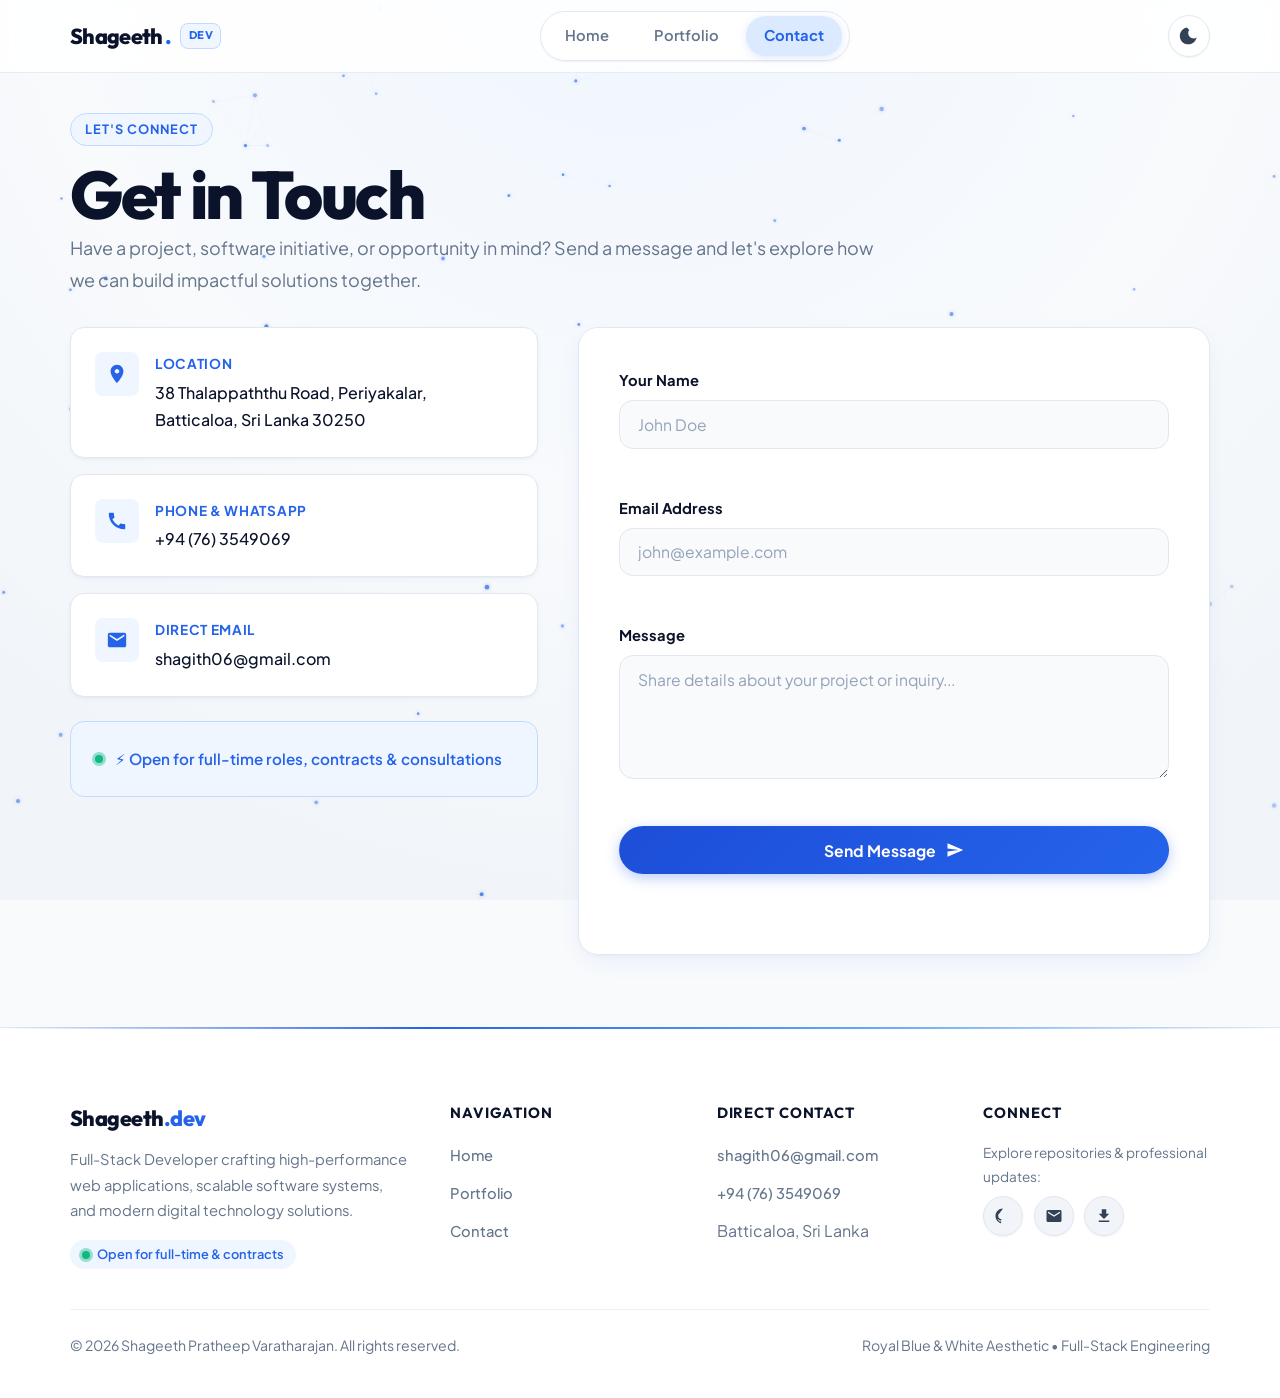
==== commit 30655dc0: "change linkedin and github links" ====
--- a/contact.html
+++ b/contact.html
@@ -180,12 +180,9 @@
           <h5>Connect</h5>
           <p class="muted" style="font-size:0.85rem; margin-bottom: 0.5rem;">Explore repositories &amp; professional updates:</p>
           <div class="footer-social-row">
-            <a href="https://github.com/" class="social-icon-btn" target="_blank" rel="noopener noreferrer" aria-label="GitHub Profile">
-              <svg viewBox="0 0 24 24">
-                <path d="M12 2C6.477 2 2 6.484 2 12.017c0 4.425 2.865 8.18 6.839 9.504.5.092.682-.217.682-.483 0-.237-.008-.868-.013-1.703-2.782.605-3.369-1.343-3.369-1.343-.454-1.158-1.11-1.466-1.11-1.466-.908-.62.069-.608.069-.608 1.003.07 1.53 1.032 1.53 1.032.892 1.53 2.341 1.088 2.91.832.092-.647.35-1.088.636-1.338-2.22-.253-4.555-1.113-4.555-4.951 0-1.093.39-1.988 1.029-2.688-.103-.253-.446-1.272.098-2.65 0 0 .84-.27 2.75 1.026A9.564 9.564 0 0112 6.844c.85.004 1.705.115 2.504.337 1.909-1.296 2.747-1.027 2.747-1.027.546 1.379.202 2.398.1 2.651.64.7 1.028 1.595 1.028 2.688 0 3.848-2.339 4.695-4.566 4.943.359.309.678.92.678 1.855 0 1.338-.012 2.419-.012 2.747 0 .268.18.58.688.482A10.019 10.019 0 0022 12.017C22 6.484 17.522 2 12 2z"/>
-              </svg>
-            </a>
-            <a href="https://linkedin.com/" class="social-icon-btn" target="_blank" rel="noopener noreferrer" aria-label="LinkedIn Profile">
+            <a href="https://github.com/VSHAGEETHPRATHEEP06" class="social-icon-btn" target="_blank" rel="noopener noreferrer" aria-label="GitHub Profile">
+              <svg viewBox="0 0 24 24">
+                <path d="M12 2C6.477 2 2 6.484 2 12.017c0 4.425 2.865 8.18 6.839 9.504.5.092.682-.217.682-.483 0-.237-.008-.868-.013-1.703-2.782.605-3.369-1.343-3.369-1.343-.454-1.158-1.11-1.466-1.11-1.466-.908-.62.069-.608.069-.608 1.003.07 1.53 1.032 1.53 1.032.892 1.53 2.341 1.088 2.91.832.092-.647.35-1.088.636-1.338-2.22-.253-4.555-1.113-4.555-4.951 0-1.093.39-1.988 1.029-2。
               <svg viewBox="0 0 24 24">
                 <path d="M19 3a2 2 0 0 1 2 2v14a2 2 0 0 1-2 2H5a2 2 0 0 1-2-2V5a2 2 0 0 1 2-2h14m-.5 15.5v-5.3a3.26 3.26 0 0 0-3.26-3.26c-.85 0-1.84.52-2.28 1.3v-1.11h-2.79v8.37h2.79v-4.93c0-.77.62-1.4 1.39-1.4a1.4 1.4 0 0 1 1.4 1.4v4.93h2.75M6.46 10.9h2.77v8.37H6.46v-8.37M7.84 6.7a1.62 1.62 0 1 0 0 3.24 1.62 1.62 0 0 0 0-3.24z"/>
               </svg>
